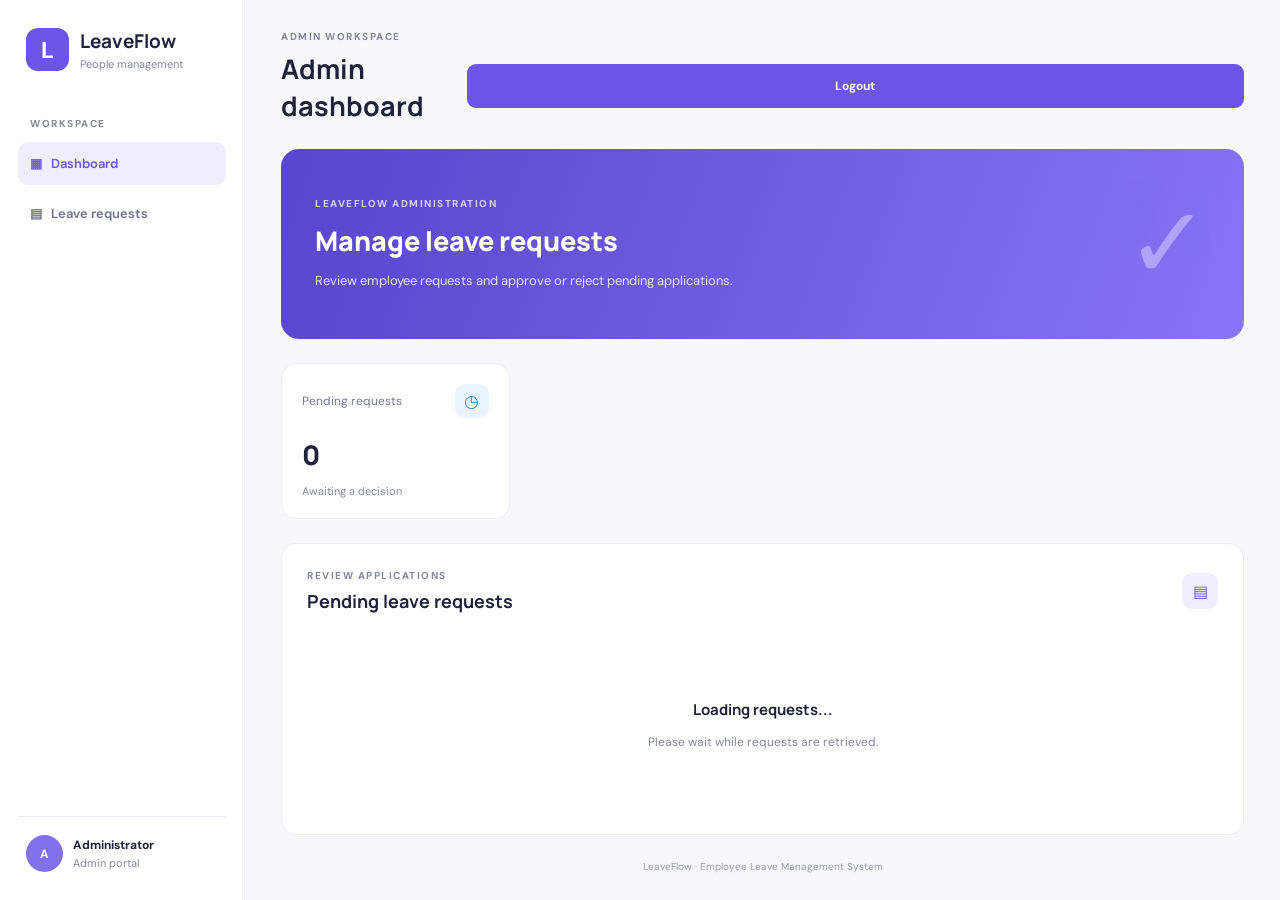
==== frontend/web/admin.html @ a0c8b795 "Complete employee and admin leave management workflows" ====
<!DOCTYPE html>
<html lang="en">
<head>
    <meta charset="UTF-8">
    <meta name="viewport" content="width=device-width, initial-scale=1.0">
    <title>LeaveFlow | Admin Dashboard</title>
    <link rel="stylesheet" href="style.css">
</head>
<body>
    <div class="app">

        <aside class="sidebar">
            <div class="brand">
                <div class="brand-icon">L</div>
                <div>
                    <h2>LeaveFlow</h2>
                    <p>People management</p>
                </div>
            </div>

            <p class="nav-heading">WORKSPACE</p>

            <nav>
                <a href="#" class="nav-link active">▦ &nbsp; Dashboard</a>
                <a href="#pendingRequests" class="nav-link">
                    ▤ &nbsp; Leave requests
                </a>
            </nav>

            <div class="sidebar-bottom">
                <div class="avatar">A</div>
                <div>
                    <strong>Administrator</strong>
                    <p>Admin portal</p>
                </div>
            </div>
        </aside>

        <main class="main">

            <header class="topbar">
                <div>
                    <p class="eyebrow">ADMIN WORKSPACE</p>
                    <h1>Admin dashboard</h1>
                </div>

                <button type="button"
                        class="primary-button"
                        id="logoutButton">
                    Logout
                </button>
            </header>

            <section class="welcome">
                <div>
                    <p class="eyebrow light">LEAVEFLOW ADMINISTRATION</p>
                    <h2>Manage leave requests</h2>
                    <p>
                        Review employee requests and approve or reject
                        pending applications.
                    </p>
                </div>
                <div class="welcome-symbol">✓</div>
            </section>

            <section class="stats">
                <article class="stat-card">
                    <div class="stat-top">
                        <span>Pending requests</span>
                        <span class="stat-icon blue">◷</span>
                    </div>
                    <h2 id="adminPendingCount">0</h2>
                    <p>Awaiting a decision</p>
                </article>
            </section>

            <section class="panel" id="pendingRequests">
                <div class="panel-heading">
                    <div>
                        <p class="eyebrow">REVIEW APPLICATIONS</p>
                        <h2>Pending leave requests</h2>
                    </div>
                    <span class="heading-icon">▤</span>
                </div>

                <div id="adminRequestList" class="request-list">
                    <div class="empty-state">
                        <h3>Loading requests...</h3>
                        <p>Please wait while requests are retrieved.</p>
                    </div>
                </div>
            </section>

            <footer>
                LeaveFlow · Employee Leave Management System
            </footer>

        </main>
    </div>

    <script>
        document.getElementById("logoutButton").addEventListener("click", async () => {
            try {
                const response = await fetch("/logout", {
                    method: "POST"
                });

                if (response.ok) {
                    window.location.href = "/login-page";
                } else {
                    alert("Logout failed. Please try again.");
                }
            } catch (error) {
                alert("Could not connect to the server.");
            }
        });
    </script>

    <script src="script.js"></script>
</body>
</html>
---- frontend/web/style.css ----
@import url('https://fonts.googleapis.com/css2?family=DM+Sans:wght@400;500;600;700&family=Manrope:wght@400;500;600;700;800&display=swap');

:root {
    --ink: #20213b;
    --muted: #85869b;
    --purple: #6c55e8;
    --border: #ececf4;
    --surface: #ffffff;
    --background: #f7f7fc;
}

* {
    box-sizing: border-box;
}

body {
    margin: 0;
    background: var(--background);
    color: var(--ink);
    font-family: "DM Sans", sans-serif;
}

button, input, select, textarea {
    font: inherit;
}

.app {
    min-height: 100vh;
}

.sidebar {
    width: 245px;
    background: #fff;
    border-right: 1px solid var(--border);
    padding: 28px 18px;
    position: fixed;
    inset: 0 auto 0 0;
    display: flex;
    flex-direction: column;
    z-index: 2;
}

.brand {
    display: flex;
    align-items: center;
    gap: 11px;
    padding: 0 8px 36px;
}

.brand-icon {
    background: var(--purple);
    color: white;
    border-radius: 12px;
    width: 43px;
    height: 43px;
    display: grid;
    place-items: center;
    font-size: 23px;
    font-weight: 800;
}

.brand h2, .brand p, .sidebar-bottom p {
    margin: 0;
}

.brand h2 {
    font-family: Manrope, sans-serif;
    font-size: 19px;
}

.brand p, .sidebar-bottom p {
    color: var(--muted);
    font-size: 11px;
    margin-top: 3px;
}

.nav-heading, .eyebrow {
    color: var(--muted);
    font-size: 10px;
    font-weight: 700;
    letter-spacing: 1.5px;
}

.nav-heading {
    padding: 0 12px;
    margin-bottom: 12px;
}

nav {
    display: grid;
    gap: 7px;
}

.nav-link {
    text-decoration: none;
    color: #73748a;
    padding: 13px 12px;
    border-radius: 10px;
    font-size: 13px;
    font-weight: 600;
}

.nav-link:hover, .nav-link.active {
    color: var(--purple);
    background: #f0edff;
}

.sidebar-bottom {
    display: flex;
    align-items: center;
    gap: 10px;
    margin-top: auto;
    padding: 18px 8px 0;
    border-top: 1px solid var(--border);
    font-size: 12px;
}

.avatar {
    width: 37px;
    height: 37px;
    border-radius: 50%;
    display: grid;
    place-items: center;
    color: #fff;
    background: #8270ed;
    font-weight: 700;
}

.main {
    margin-left: 245px;
    padding: 30px 36px 20px;
    max-width: 1800px;
}

.topbar, .stat-top, .panel-heading {
    display: flex;
    align-items: center;
    justify-content: space-between;
}

.topbar {
    margin-bottom: 25px;
}

.topbar .eyebrow, .panel .eyebrow {
    margin: 0 0 7px;
}

h1, h2, h3, p {
    overflow-wrap: anywhere;
}

h1, .panel-heading h2 {
    font-family: Manrope, sans-serif;
    margin: 0;
}

h1 {
    font-size: 27px;
}

.today {
    background: white;
    border: 1px solid var(--border);
    border-radius: 30px;
    padding: 11px 15px;
    font-size: 12px;
    color: #68697e;
}

.today:first-letter {
    color: #29ae7b;
}

.welcome {
    min-height: 175px;
    border-radius: 18px;
    padding: 30px 34px;
    background: linear-gradient(110deg, #5945ce, #8874f4);
    color: white;
    display: flex;
    align-items: center;
    justify-content: space-between;
    overflow: hidden;
}

.welcome .eyebrow {
    color: #d9d2ff;
}

.welcome h2 {
    font: 800 27px Manrope, sans-serif;
    margin: 12px 0 8px;
}

.welcome p:last-child {
    color: #e6e1ff;
    font-size: 13px;
}

.welcome-symbol {
    font-size: 100px;
    color: #c5baff;
    opacity: .7;
}

.stats {
    display: grid;
    grid-template-columns: repeat(4, minmax(0, 1fr));
    gap: 16px;
    margin: 24px 0;
}

.stat-card, .panel {
    background: var(--surface);
    border: 1px solid var(--border);
    border-radius: 15px;
    padding: 20px;
    min-width: 0;
}

.stat-top {
    font-size: 12px;
    color: #77788d;
    gap: 8px;
}

.stat-icon {
    width: 34px;
    height: 34px;
    display: grid;
    place-items: center;
    border-radius: 10px;
    font-size: 17px;
}

.purple { color: #7059e8; background: #efebff; }
.orange { color: #d88835; background: #fff3e5; }
.green { color: #269e76; background: #e4f8ef; }
.blue { color: #398cda; background: #e9f4ff; }

.stat-card h2 {
    font: 800 27px Manrope, sans-serif;
    margin: 18px 0 4px;
}

.stat-card h2 small {
    font: 500 12px "DM Sans", sans-serif;
    color: var(--muted);
}

.stat-card > p {
    color: var(--muted);
    font-size: 11px;
    margin-bottom: 0;
}

.content-grid {
    display: grid;
    grid-template-columns: minmax(0, 1fr) minmax(0, 1fr);
    gap: 22px;
}

.panel {
    padding: 25px;
}

.panel-heading {
    margin-bottom: 24px;
}

.panel-heading h2 {
    font-size: 18px;
}

.heading-icon {
    width: 36px;
    height: 36px;
    display: grid;
    place-items: center;
    background: #f0edff;
    color: var(--purple);
    border-radius: 10px;
}

form label {
    display: block;
    font-size: 12px;
    font-weight: 700;
    margin: 16px 0 8px;
}

input, select, textarea {
    width: 100%;
    padding: 12px;
    color: var(--ink);
    background: #fcfcff;
    border: 1px solid #e4e4ef;
    border-radius: 9px;
    outline: none;
    font-size: 12px;
}

input:focus, select:focus, textarea:focus {
    border-color: #9988f5;
    box-shadow: 0 0 0 3px #efedff;
}

textarea {
    resize: vertical;
}

.form-row {
    display: grid;
    grid-template-columns: 1fr 1fr;
    gap: 13px;
}

.duration {
    background: #f3f0ff;
    color: #6652c9;
    border-radius: 9px;
    padding: 12px;
    margin-top: 15px;
    font-size: 12px;
}

.primary-button {
    width: 100%;
    background: var(--purple);
    color: white;
    border: none;
    padding: 14px;
    border-radius: 9px;
    margin-top: 17px;
    font-weight: 700;
    font-size: 12px;
    cursor: pointer;
    transition: background .2s, transform .2s;
}

.primary-button:hover {
    background: #5942d2;
    transform: translateY(-1px);
}

.form-note {
    color: var(--muted);
    text-align: center;
    font-size: 10px;
    margin: 12px 0 0;
}

.empty-state {
    text-align: center;
    padding: 45px 12px;
}

.empty-icon {
    width: 58px;
    height: 58px;
    margin: auto;
    display: grid;
    place-items: center;
    background: #f1efff;
    color: var(--purple);
    border-radius: 17px;
    font-size: 25px;
}

.empty-state h3 {
    font: 700 15px Manrope, sans-serif;
    margin: 17px 0 8px;
}

.empty-state p {
    color: var(--muted);
    font-size: 12px;
    line-height: 1.7;
}

.request-item {
    border: 1px solid var(--border);
    border-radius: 10px;
    padding: 14px;
    margin-bottom: 10px;
}

.request-item h3 {
    font-size: 13px;
    margin: 0 0 7px;
}

.request-item p {
    font-size: 11px;
    color: var(--muted);
    margin: 5px 0;
}

.status {
    display: inline-block;
    border-radius: 20px;
    padding: 5px 9px;
    background: #fff3d9;
    color: #a46b13;
    font-size: 10px;
    font-weight: 700;
}

footer {
    color: #9b9bad;
    font-size: 10px;
    text-align: center;
    padding: 25px 0 5px;
}

@media (max-width: 1100px) {
    .stats {
        grid-template-columns: repeat(2, minmax(0, 1fr));
    }

    .content-grid {
        grid-template-columns: 1fr;
    }
}

@media (max-width: 650px) {
    .sidebar {
        position: static;
        width: 100%;
        padding: 15px;
    }

    .brand {
        padding-bottom: 15px;
    }

    .nav-heading, .sidebar-bottom {
        display: none;
    }

    nav {
        grid-template-columns: repeat(3, minmax(0, 1fr));
    }

    .nav-link {
        text-align: center;
        font-size: 11px;
        padding: 10px 4px;
    }

    .main {
        margin-left: 0;
        padding: 22px 15px;
    }

    h1 {
        font-size: 22px;
    }

    .today {
        display: none;
    }

    .welcome {
        padding: 23px;
    }

    .welcome h2 {
        font-size: 23px;
    }

    .welcome-symbol {
        font-size: 55px;
    }

    .stat-card, .panel {
        padding: 15px;
    }

    .stat-card h2 {
        font-size: 23px;
    }

    .form-row {
        grid-template-columns: 1fr;
        gap: 0;
    }
}


/* Admin action buttons */
.admin-actions {
    display: flex;
    gap: 12px;
    margin-top: 16px;
}

.admin-actions button {
    flex: 1;
    padding: 12px 20px;
    border: none;
    border-radius: 10px;
    font-size: 14px;
    font-weight: 600;
    cursor: pointer;
}

.admin-actions .primary-button {
    background-color: #6953e8;
    color: white;
}

.admin-actions .reject-button {
    background-color: #fee2e2;
    color: #b91c1c;
}

.admin-actions button:hover {
    opacity: 0.85;
}

.status.approved {
    background-color: #dcfce7;
    color: #166534;
}

.status.rejected {
    background-color: #fee2e2;
    color: #b91c1c;
}

.status.pending {
    background-color: #fef3c7;
    color: #92400e;
}
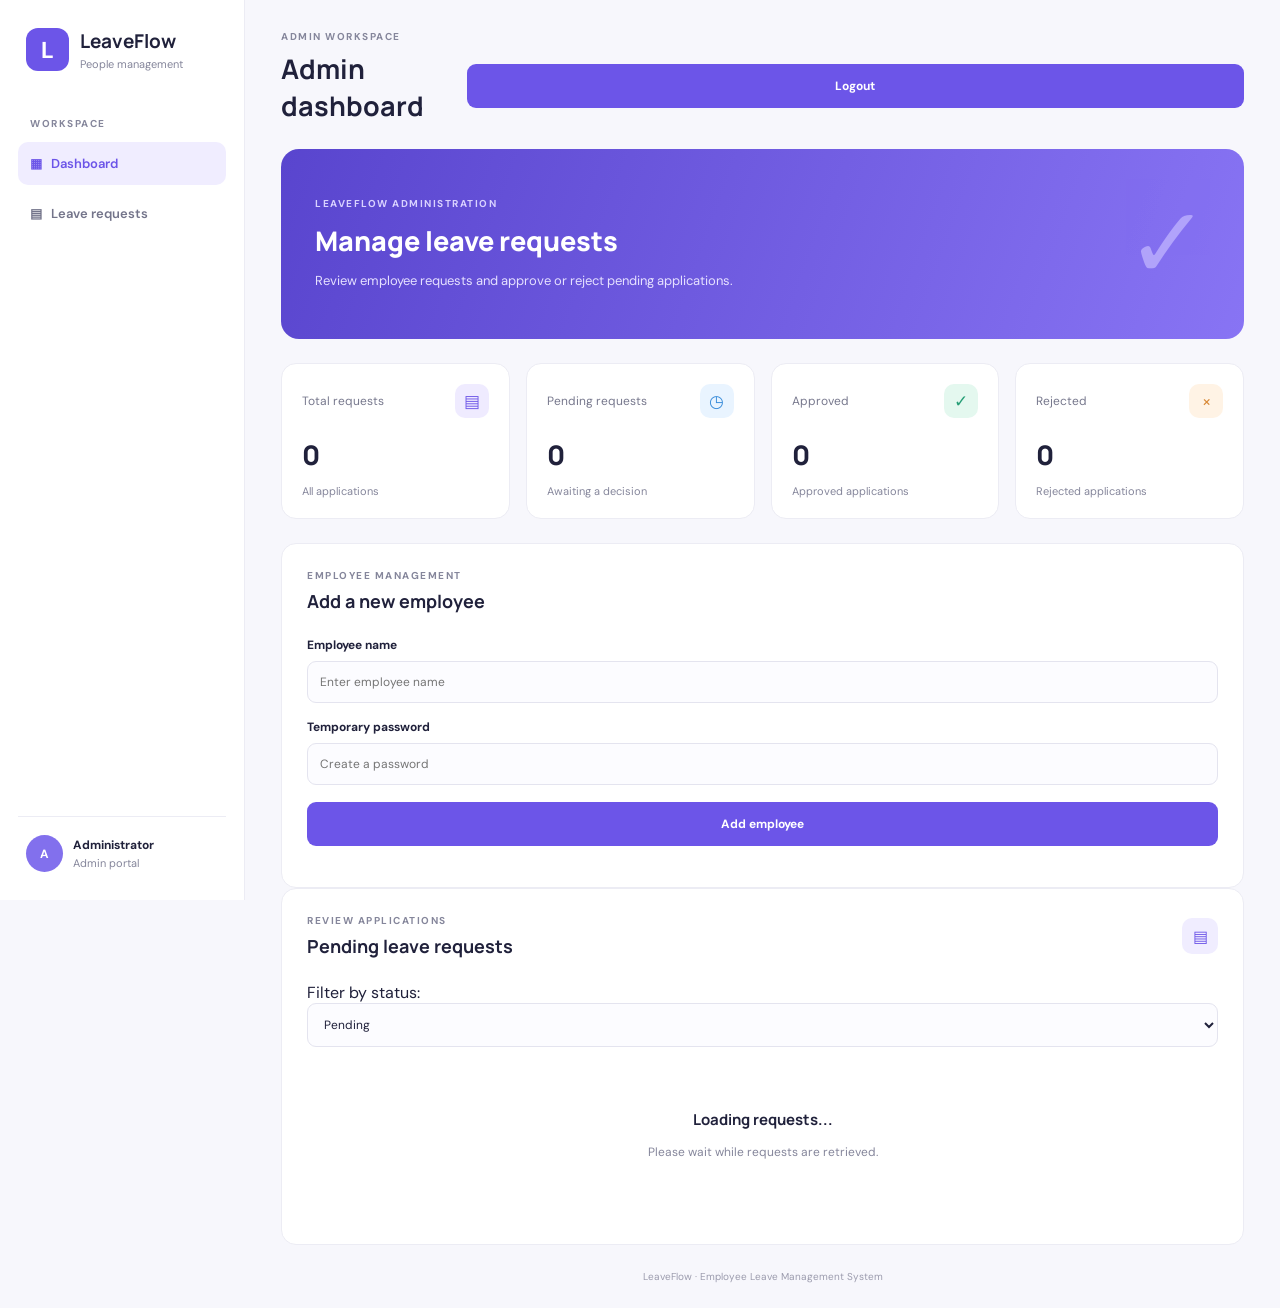
==== commit f9425279: "Add admin dashboard statistics and request filters" ====
--- a/frontend/web/admin.html
+++ b/frontend/web/admin.html
@@ -64,16 +64,86 @@
                 <div class="welcome-symbol">✓</div>
             </section>
 
-            <section class="stats">
-                <article class="stat-card">
-                    <div class="stat-top">
-                        <span>Pending requests</span>
-                        <span class="stat-icon blue">◷</span>
-                    </div>
-                    <h2 id="adminPendingCount">0</h2>
-                    <p>Awaiting a decision</p>
-                </article>
-            </section>
+            
+<section class="stats">
+    <article class="stat-card">
+        <div class="stat-top">
+            <span>Total requests</span>
+            <span class="stat-icon purple">▤</span>
+        </div>
+        <h2 id="adminTotalCount">0</h2>
+        <p>All applications</p>
+    </article>
+
+    <article class="stat-card">
+        <div class="stat-top">
+            <span>Pending requests</span>
+            <span class="stat-icon blue">◷</span>
+        </div>
+        <h2 id="adminPendingCount">0</h2>
+        <p>Awaiting a decision</p>
+    </article>
+
+    <article class="stat-card">
+        <div class="stat-top">
+            <span>Approved</span>
+            <span class="stat-icon green">✓</span>
+        </div>
+        <h2 id="adminApprovedCount">0</h2>
+        <p>Approved applications</p>
+    </article>
+
+    <article class="stat-card">
+        <div class="stat-top">
+            <span>Rejected</span>
+            <span class="stat-icon orange">×</span>
+        </div>
+        <h2 id="adminRejectedCount">0</h2>
+        <p>Rejected applications</p>
+    </article>
+</section>
+
+
+<section class="panel">
+    <div class="panel-heading">
+        <div>
+            <p class="eyebrow">EMPLOYEE MANAGEMENT</p>
+            <h2>Add a new employee</h2>
+        </div>
+    </div>
+
+    <form id="addEmployeeForm">
+        <div class="form-group">
+            <label for="newEmployeeName">Employee name</label>
+            <input
+                type="text"
+                id="newEmployeeName"
+                name="name"
+                placeholder="Enter employee name"
+                maxlength="100"
+                required
+            >
+        </div>
+
+        <div class="form-group">
+            <label for="newEmployeePassword">Temporary password</label>
+            <input
+                type="password"
+                id="newEmployeePassword"
+                name="password"
+                placeholder="Create a password"
+                maxlength="128"
+                required
+            >
+        </div>
+
+        <button type="submit" class="primary-button">
+            Add employee
+        </button>
+
+        <p id="addEmployeeMessage" role="status"></p>
+    </form>
+</section>
 
             <section class="panel" id="pendingRequests">
                 <div class="panel-heading">
@@ -83,6 +153,18 @@
                     </div>
                     <span class="heading-icon">▤</span>
                 </div>
+
+                
+<div class="filter-bar">
+    <label for="statusFilter">Filter by status:</label>
+    <select id="statusFilter">
+        <option value="ALL">All requests</option>
+        <option value="PENDING" selected>Pending</option>
+        <option value="APPROVED">Approved</option>
+        <option value="REJECTED">Rejected</option>
+    </select>
+</div>
+
 
                 <div id="adminRequestList" class="request-list">
                     <div class="empty-state">
